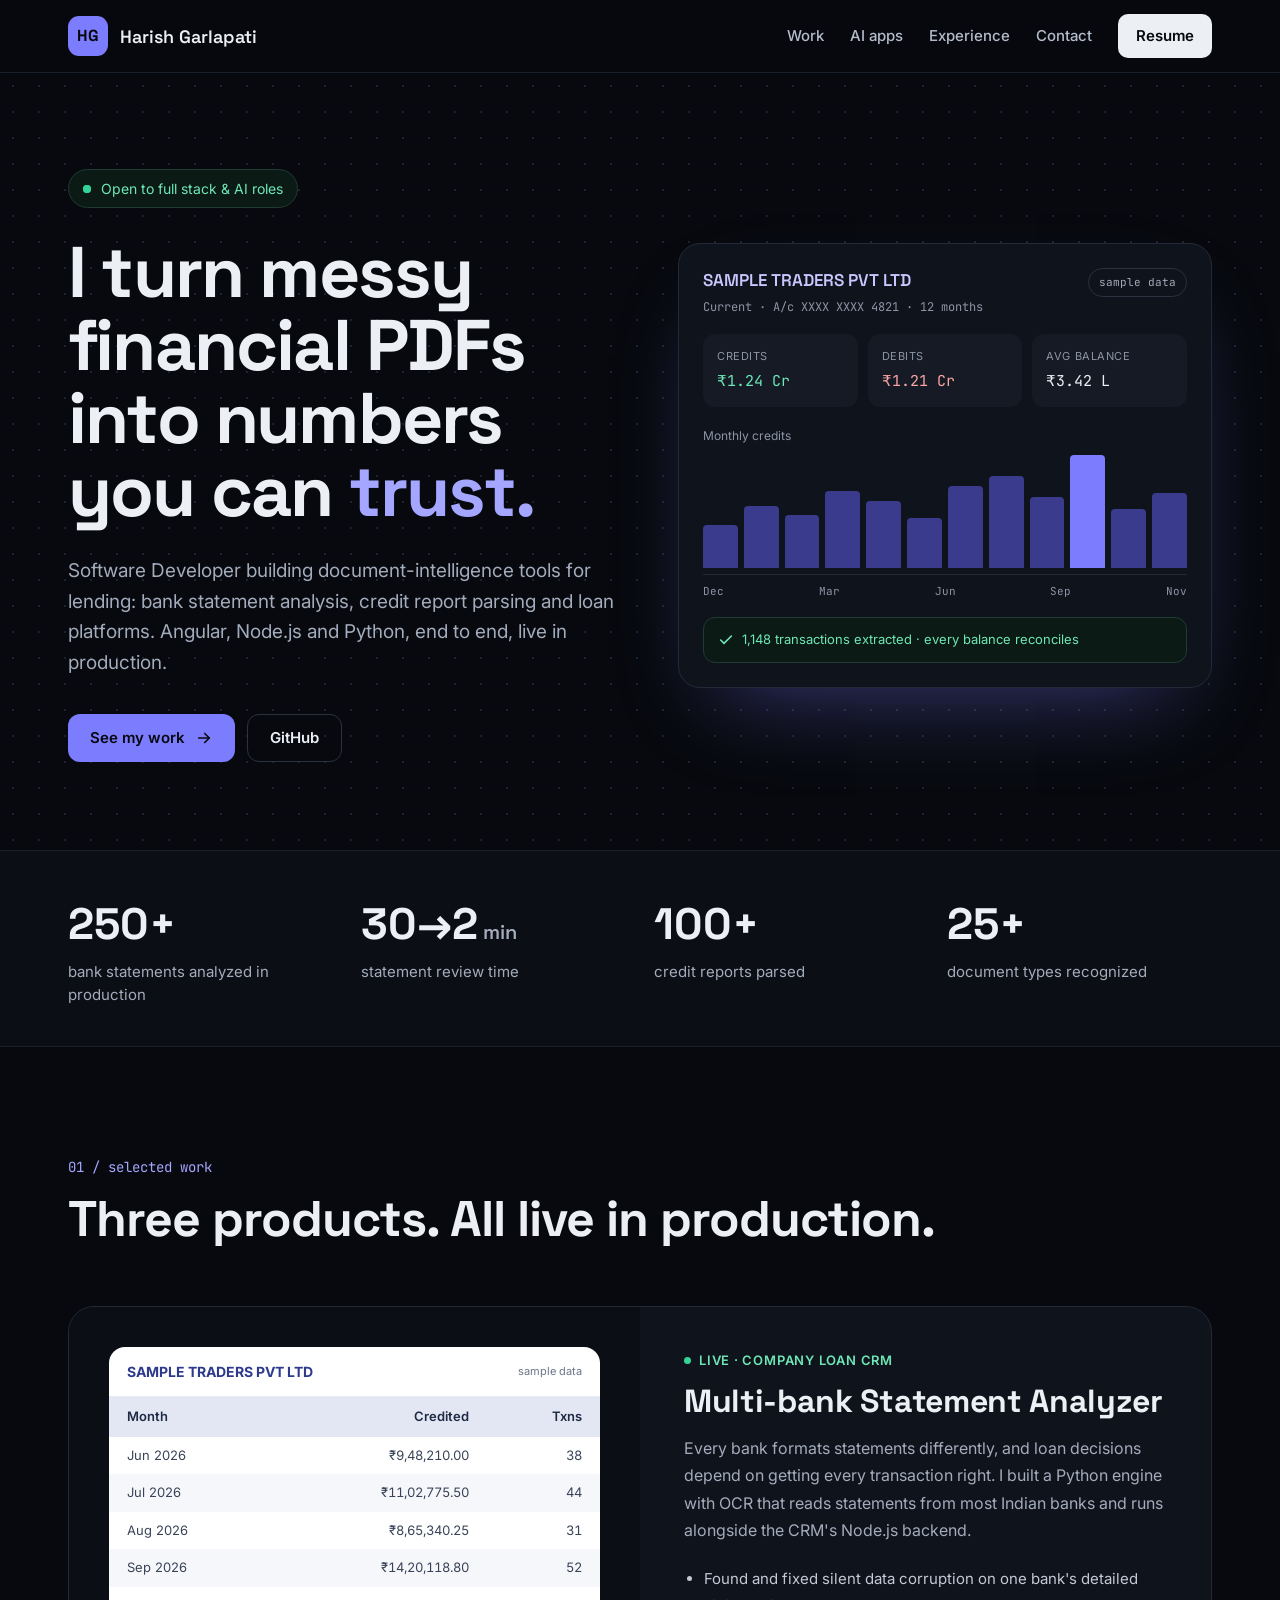
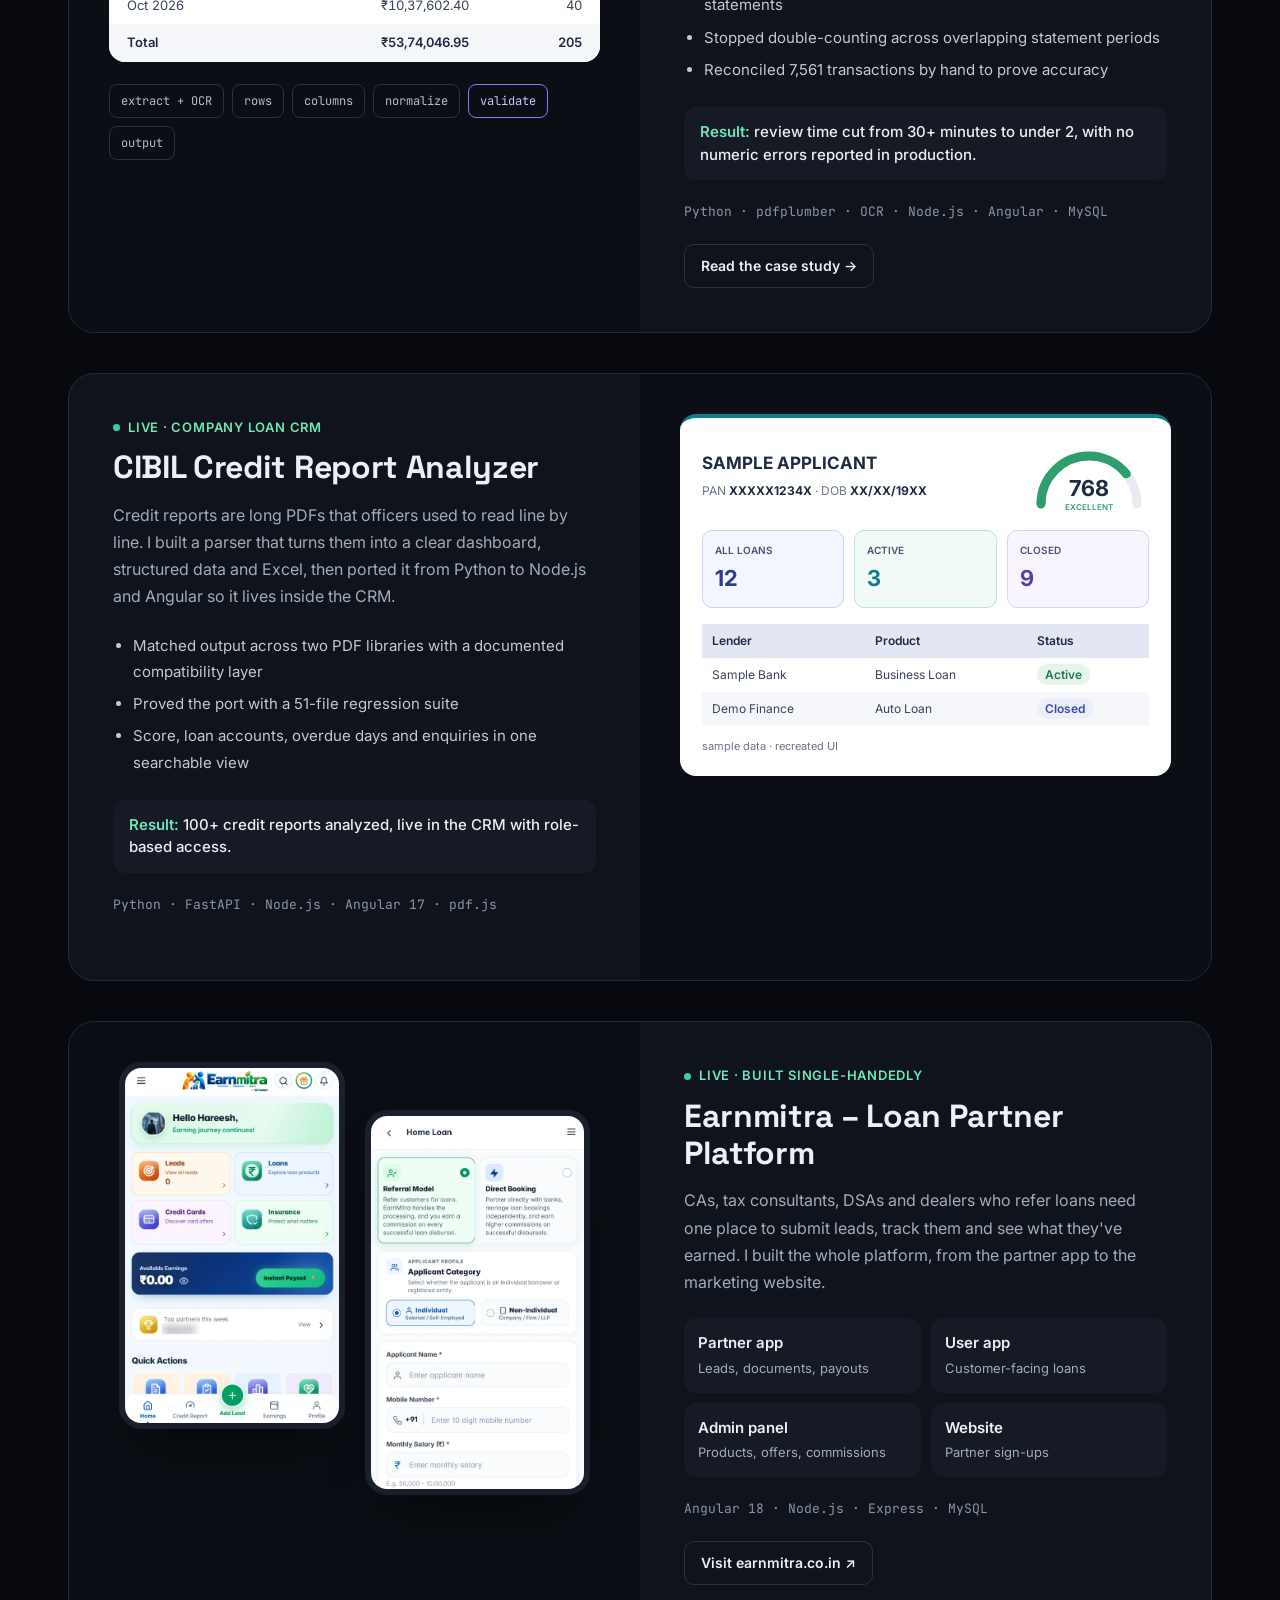
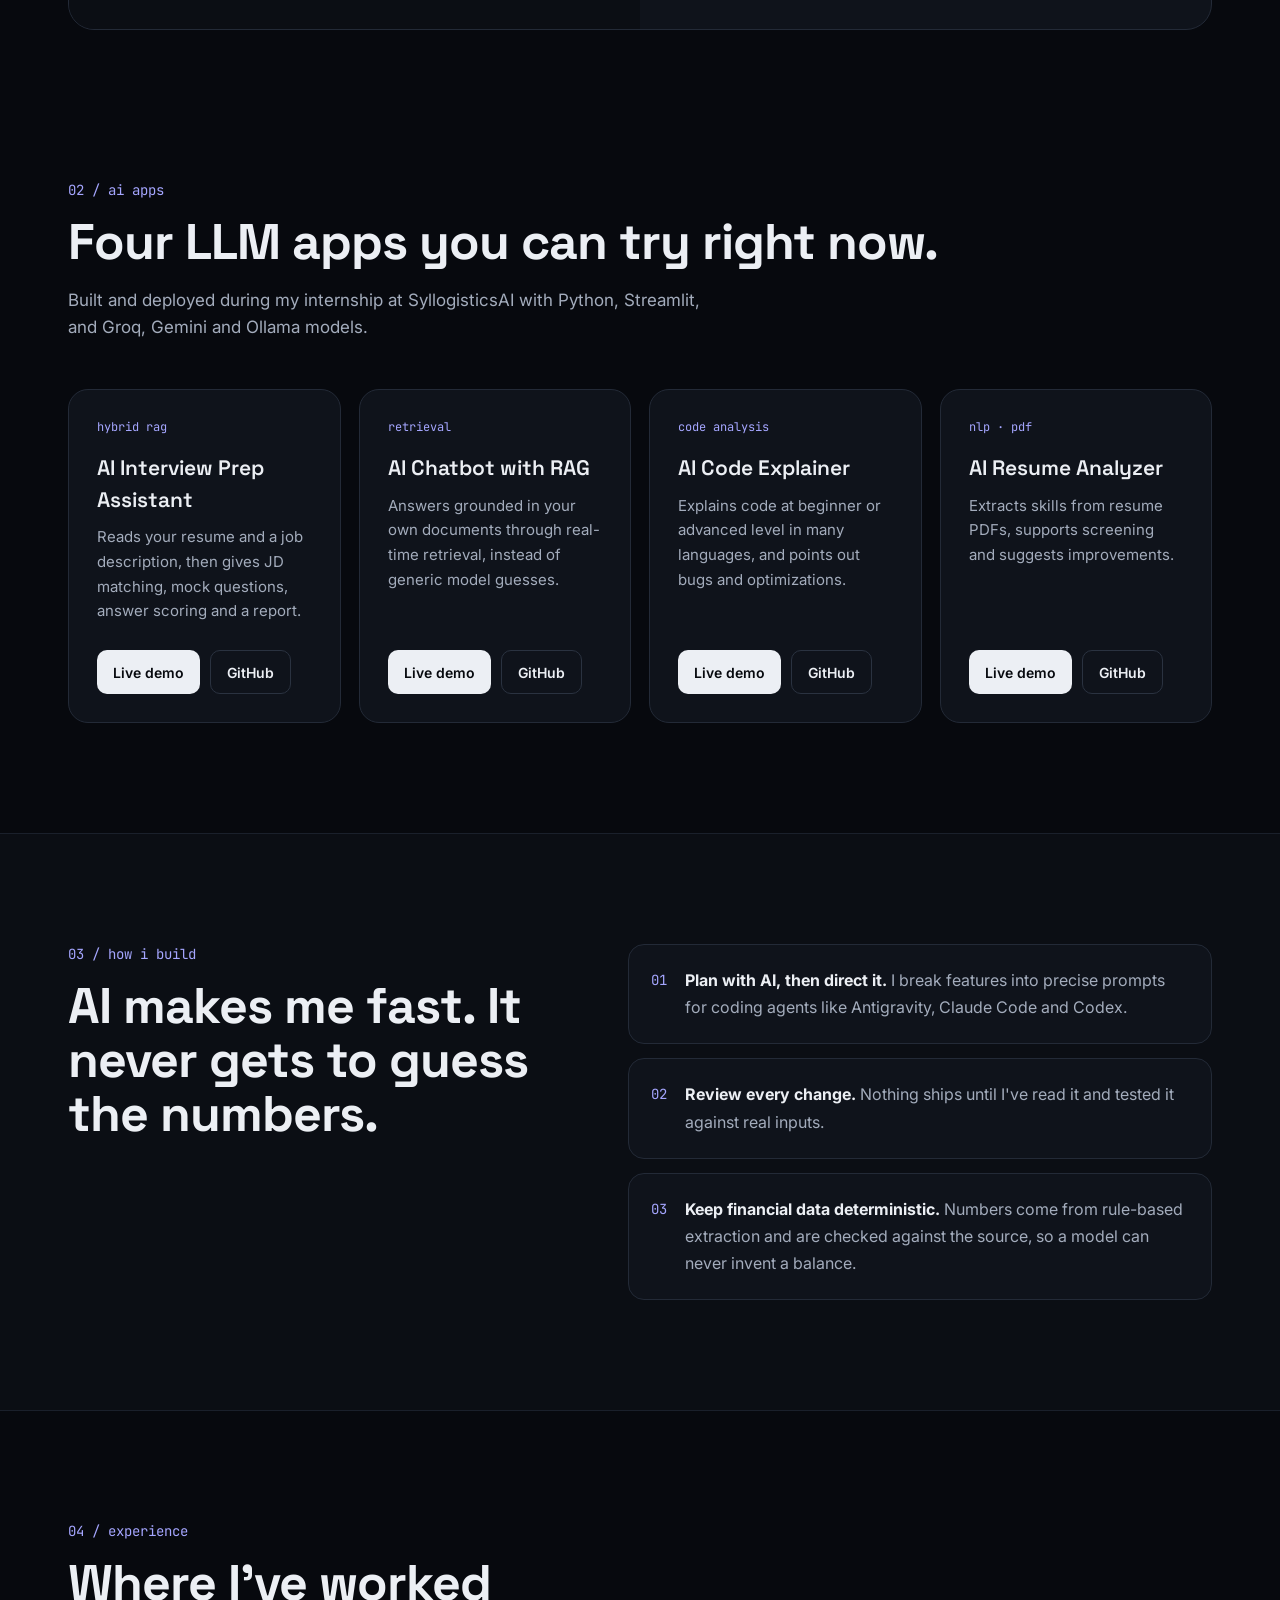
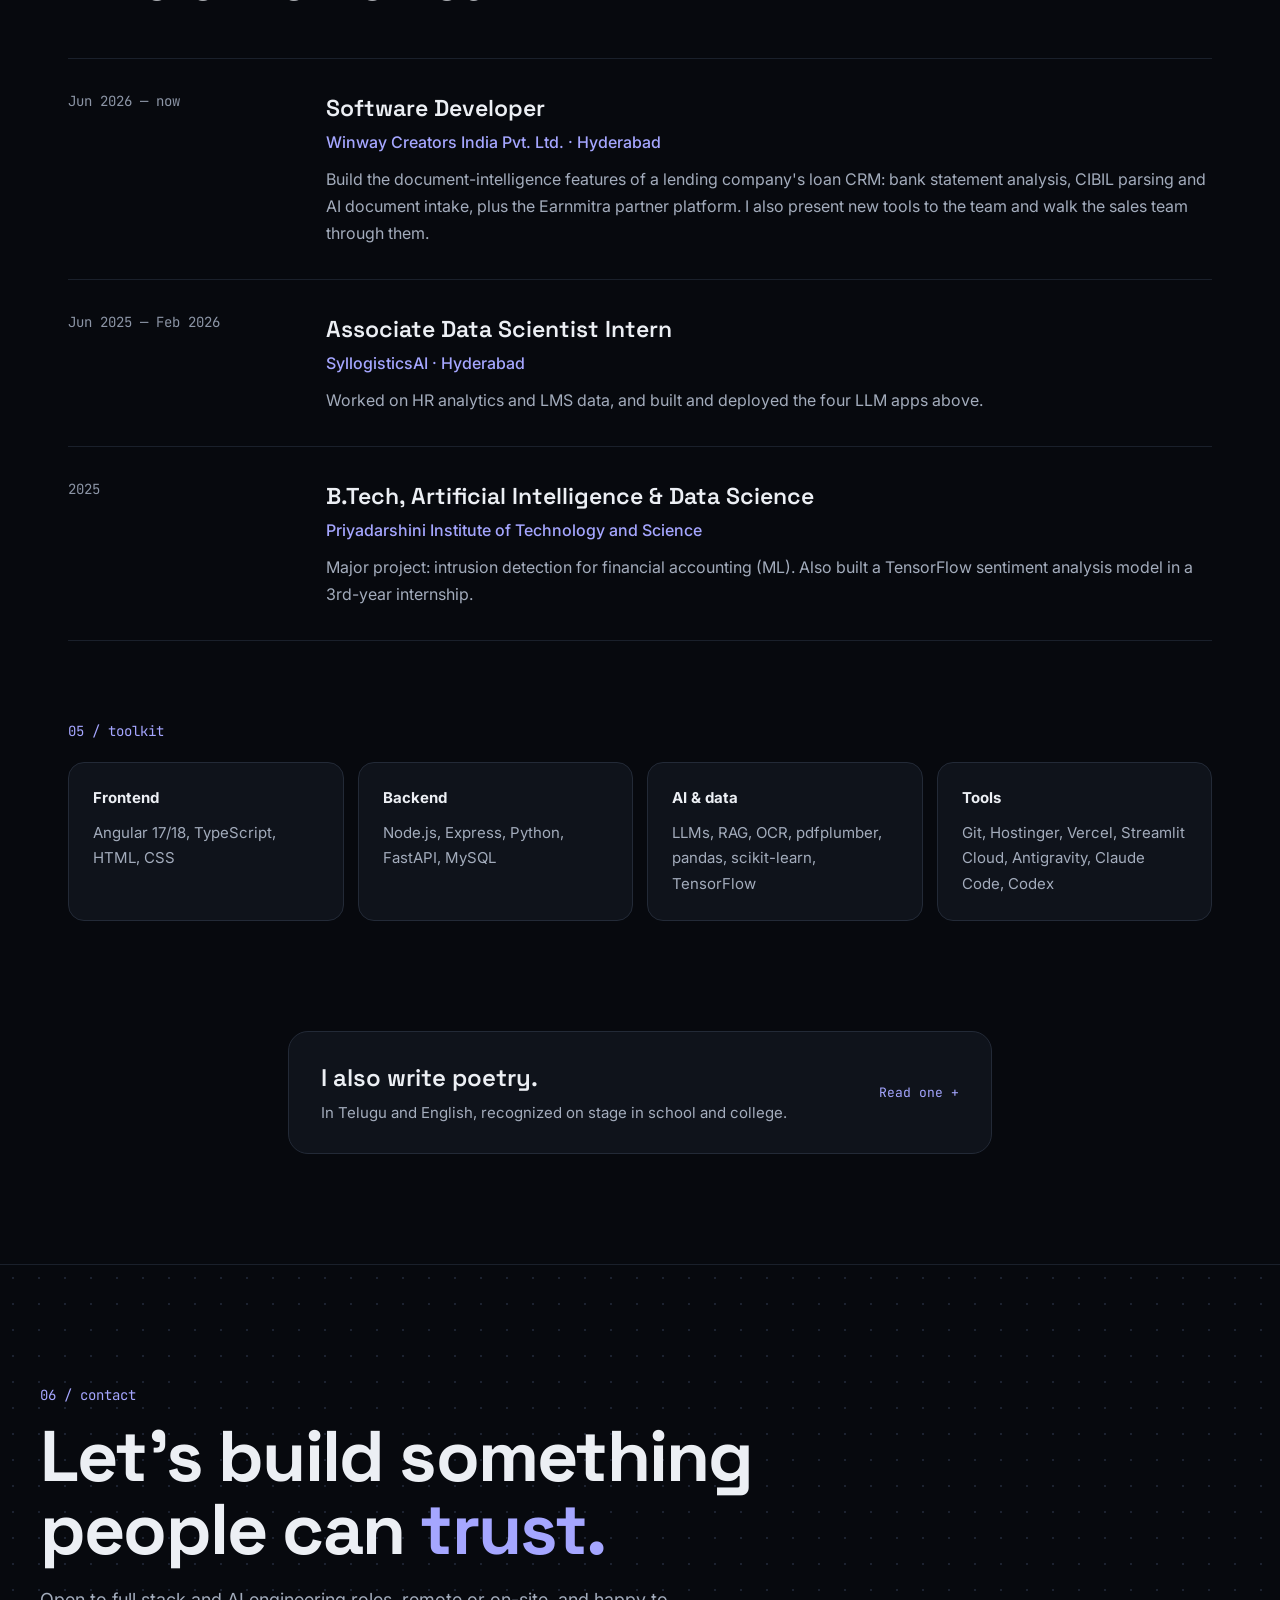
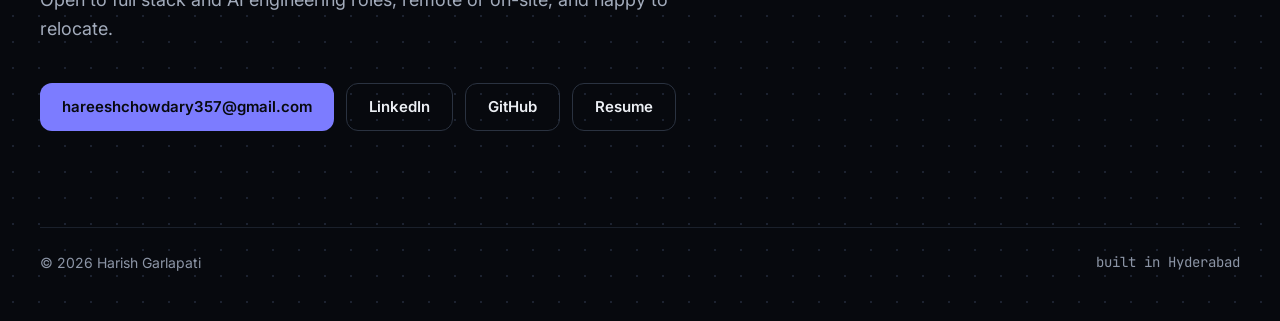
==== index.html @ 42f792cb "Initial commit" ====
<!doctype html>
<html lang="en" class="no-js">
<head>
<meta charset="utf-8">
<meta name="viewport" content="width=device-width, initial-scale=1">
<title>Harish Garlapati – Software Developer, AI &amp; FinTech</title>
<meta name="description" content="Software Developer building document-intelligence tools for lending: bank statement analysis, CIBIL report parsing and loan platforms with Angular, Node.js and Python.">
<meta property="og:title" content="Harish Garlapati – Software Developer, AI &amp; FinTech">
<meta property="og:description" content="I turn messy financial PDFs into numbers you can trust.">
<meta property="og:type" content="website">
<meta name="theme-color" content="#07090E">
<link rel="icon" href="favicon.svg" type="image/svg+xml">
<link rel="preconnect" href="https://fonts.googleapis.com">
<link rel="preconnect" href="https://fonts.gstatic.com" crossorigin>
<link href="https://fonts.googleapis.com/css2?family=Inter:wght@400;500;600&amp;family=Space+Grotesk:wght@500;600;700&amp;family=JetBrains+Mono:wght@400;500&amp;display=swap" rel="stylesheet">
<link rel="stylesheet" href="styles.css">
<script>document.documentElement.className = 'js';</script>
</head>
<body>

<header class="nav">
<div class="wrap nav-inner">
<a class="brand" href="#top" aria-label="Harish Garlapati, home">
<span class="mark" aria-hidden="true">HG</span>
<span class="brand-name">Harish Garlapati</span>
</a>
<nav class="nav-links" aria-label="Main">
<a href="#work">Work</a>
<a class="hide-sm" href="#apps">AI apps</a>
<a class="hide-sm" href="#experience">Experience</a>
<a href="#contact">Contact</a>
<a class="btn btn-light" href="resume.pdf">Resume</a>
</nav>
</div>
</header>

<main id="top">

<section class="dots">
<div class="wrap hero">
<div class="hero-copy reveal">
<div class="badge"><span class="pulse" aria-hidden="true"></span>Open to full stack &amp; AI roles</div>
<h1>I turn messy financial PDFs into numbers you can <span class="hl">trust.</span></h1>
<p class="sub">Software Developer building document-intelligence tools for lending: bank statement analysis, credit report parsing and loan platforms. Angular, Node.js and Python, end to end, live in production.</p>
<div class="cta-row">
<a class="btn btn-primary" href="#work">See my work
<svg width="18" height="18" viewBox="0 0 24 24" fill="none" stroke="currentColor" stroke-width="2.2" stroke-linecap="round" stroke-linejoin="round" aria-hidden="true"><path d="M5 12h14"/><path d="M13 6l6 6-6 6"/></svg>
</a>
<a class="btn btn-ghost" href="https://github.com/Harish-Garlapati" target="_blank" rel="noopener">GitHub</a>
</div>
</div>

<div class="dash reveal" aria-label="Sample bank statement analysis dashboard">
<div class="dash-head">
<div>
<p class="dash-co">SAMPLE TRADERS PVT LTD</p>
<p class="dash-acct">Current · A/c XXXX XXXX 4821 · 12 months</p>
</div>
<span class="chip-sample">sample data</span>
</div>
<div class="kpis">
<div class="kpi"><p class="kpi-l">Credits</p><p class="kpi-v" style="color:var(--green-text)">₹1.24 Cr</p></div>
<div class="kpi"><p class="kpi-l">Debits</p><p class="kpi-v" style="color:var(--red-text)">₹1.21 Cr</p></div>
<div class="kpi"><p class="kpi-l">Avg balance</p><p class="kpi-v">₹3.42 L</p></div>
</div>
<p class="chart-label">Monthly credits</p>
<div class="bars" aria-hidden="true">
<div class="bar" style="--h:38%;transition-delay:0ms"></div>
<div class="bar" style="--h:55%;transition-delay:40ms"></div>
<div class="bar" style="--h:47%;transition-delay:80ms"></div>
<div class="bar" style="--h:68%;transition-delay:120ms"></div>
<div class="bar" style="--h:59%;transition-delay:160ms"></div>
<div class="bar" style="--h:44%;transition-delay:200ms"></div>
<div class="bar" style="--h:72%;transition-delay:240ms"></div>
<div class="bar" style="--h:81%;transition-delay:280ms"></div>
<div class="bar" style="--h:63%;transition-delay:320ms"></div>
<div class="bar peak" style="--h:100%;transition-delay:360ms"></div>
<div class="bar" style="--h:52%;transition-delay:400ms"></div>
<div class="bar" style="--h:66%;transition-delay:440ms"></div>
</div>
<div class="months" aria-hidden="true"><span>Dec</span><span>Mar</span><span>Jun</span><span>Sep</span><span>Nov</span></div>
<div class="ok">
<svg width="16" height="16" viewBox="0 0 24 24" fill="none" stroke="currentColor" stroke-width="2.4" stroke-linecap="round" stroke-linejoin="round" aria-hidden="true"><path d="M20 6L9 17l-5-5"/></svg>
1,148 transactions extracted · every balance reconciles
</div>
</div>
</div>
</section>

<section class="band" aria-label="Highlights">
<div class="wrap stats reveal">
<div><p class="stat-v" data-count="250" data-suffix="+">250+</p><p class="stat-l">bank statements analyzed in production</p></div>
<div><p class="stat-v">30→2<small> min</small></p><p class="stat-l">statement review time</p></div>
<div><p class="stat-v" data-count="100" data-suffix="+">100+</p><p class="stat-l">credit reports parsed</p></div>
<div><p class="stat-v" data-count="25" data-suffix="+">25+</p><p class="stat-l">document types recognized</p></div>
</div>
</section>

<section id="work" class="section">
<div class="wrap">
<div class="reveal">
<p class="eyebrow">01 / selected work</p>
<h2 class="h2">Three products. All live in production.</h2>
</div>

<div class="projects">

<article class="project reveal">
<div class="p-visual">
<div class="ui">
<div class="ui-head"><span class="ui-co">SAMPLE TRADERS PVT LTD</span><span class="ui-note">sample data</span></div>
<div class="ui-scroll">
<table>
<thead><tr><th>Month</th><th class="num">Credited</th><th class="num">Txns</th></tr></thead>
<tbody>
<tr><td>Jun 2026</td><td class="num">₹9,48,210.00</td><td class="num">38</td></tr>
<tr><td>Jul 2026</td><td class="num">₹11,02,775.50</td><td class="num">44</td></tr>
<tr><td>Aug 2026</td><td class="num">₹8,65,340.25</td><td class="num">31</td></tr>
<tr><td>Sep 2026</td><td class="num">₹14,20,118.80</td><td class="num">52</td></tr>
<tr><td>Oct 2026</td><td class="num">₹10,37,602.40</td><td class="num">40</td></tr>
<tr class="total"><td>Total</td><td class="num">₹53,74,046.95</td><td class="num">205</td></tr>
</tbody>
</table>
</div>
</div>
<div class="pipe" aria-label="Parsing pipeline stages">
<span>extract + OCR</span><span>rows</span><span>columns</span><span>normalize</span><span class="on">validate</span><span>output</span>
</div>
</div>
<div class="p-body">
<p class="live"><span class="live-dot" aria-hidden="true"></span>Live · company loan CRM</p>
<h3 class="p-title">Multi-bank Statement Analyzer</h3>
<p class="p-text">Every bank formats statements differently, and loan decisions depend on getting every transaction right. I built a Python engine with OCR that reads statements from most Indian banks and runs alongside the CRM's Node.js backend.</p>
<ul class="p-list">
<li>Found and fixed silent data corruption on one bank's detailed statements</li>
<li>Stopped double-counting across overlapping statement periods</li>
<li>Reconciled 7,561 transactions by hand to prove accuracy</li>
</ul>
<p class="result"><b>Result:</b> review time cut from 30+ minutes to under 2, with no numeric errors reported in production.</p>
<p class="stack">Python · pdfplumber · OCR · Node.js · Angular · MySQL</p>
<div class="p-actions">
<a class="btn btn-ghost btn-sm" href="statement-analyzer.html">Read the case study →</a>
</div>
</div>
</article>

<article class="project rev reveal">
<div class="p-body">
<p class="live"><span class="live-dot" aria-hidden="true"></span>Live · company loan CRM</p>
<h3 class="p-title">CIBIL Credit Report Analyzer</h3>
<p class="p-text">Credit reports are long PDFs that officers used to read line by line. I built a parser that turns them into a clear dashboard, structured data and Excel, then ported it from Python to Node.js and Angular so it lives inside the CRM.</p>
<ul class="p-list">
<li>Matched output across two PDF libraries with a documented compatibility layer</li>
<li>Proved the port with a 51-file regression suite</li>
<li>Score, loan accounts, overdue days and enquiries in one searchable view</li>
</ul>
<p class="result"><b>Result:</b> 100+ credit reports analyzed, live in the CRM with role-based access.</p>
<p class="stack">Python · FastAPI · Node.js · Angular 17 · pdf.js</p>
</div>
<div class="p-visual">
<div class="ui cibil">
<div class="cibil-top">
<div>
<p class="cibil-name">SAMPLE APPLICANT</p>
<p class="cibil-meta">PAN <strong>XXXXX1234X</strong> · DOB <strong>XX/XX/19XX</strong></p>
</div>
<svg width="120" height="72" viewBox="0 0 120 72" role="img" aria-label="Sample CIBIL score 768, excellent">
<path d="M12 64 A48 48 0 0 1 108 64" fill="none" stroke="#E8EBF2" stroke-width="9" stroke-linecap="round"/>
<path class="gauge-arc" d="M12 64 A48 48 0 0 1 108 64" fill="none" stroke="#2F9E6E" stroke-width="9" stroke-linecap="round"/>
<text x="60" y="56" text-anchor="middle" font-family="Inter, sans-serif" font-size="22" font-weight="700" fill="#1F2A44">768</text>
<text x="60" y="70" text-anchor="middle" font-family="Inter, sans-serif" font-size="8" font-weight="600" fill="#2F9E6E">EXCELLENT</text>
</svg>
</div>
<div class="tiles">
<div class="tile t1"><p>ALL LOANS</p><b>12</b></div>
<div class="tile t2"><p>ACTIVE</p><b>3</b></div>
<div class="tile t3"><p>CLOSED</p><b>9</b></div>
</div>
<div class="ui-scroll">
<table>
<thead><tr><th>Lender</th><th>Product</th><th>Status</th></tr></thead>
<tbody>
<tr><td>Sample Bank</td><td>Business Loan</td><td><span class="pill active">Active</span></td></tr>
<tr><td>Demo Finance</td><td>Auto Loan</td><td><span class="pill closed">Closed</span></td></tr>
</tbody>
</table>
</div>
<p class="ui-note" style="margin:12px 0 0">sample data · recreated UI</p>
</div>
</div>
</article>

<article class="project reveal">
<div class="p-visual phones">
<img src="assets/earnmitra-home.webp" width="540" height="896" loading="lazy" alt="Earnmitra partner app home screen with leads, loans, credit cards, insurance and earnings">
<img src="assets/earnmitra-form.webp" width="517" height="902" loading="lazy" alt="Earnmitra home loan lead form with referral and direct booking options">
</div>
<div class="p-body">
<p class="live"><span class="live-dot" aria-hidden="true"></span>Live · built single-handedly</p>
<h3 class="p-title">Earnmitra – Loan Partner Platform</h3>
<p class="p-text">CAs, tax consultants, DSAs and dealers who refer loans need one place to submit leads, track them and see what they've earned. I built the whole platform, from the partner app to the marketing website.</p>
<div class="parts">
<div class="part"><b>Partner app</b><span>Leads, documents, payouts</span></div>
<div class="part"><b>User app</b><span>Customer-facing loans</span></div>
<div class="part"><b>Admin panel</b><span>Products, offers, commissions</span></div>
<div class="part"><b>Website</b><span>Partner sign-ups</span></div>
</div>
<p class="stack">Angular 18 · Node.js · Express · MySQL</p>
<div class="p-actions">
<a class="btn btn-ghost btn-sm" href="https://www.earnmitra.co.in/home" target="_blank" rel="noopener">Visit earnmitra.co.in ↗</a>
</div>
</div>
</article>

</div>
</div>
</section>

<section id="apps" class="section" style="padding-top:40px">
<div class="wrap">
<div class="reveal">
<p class="eyebrow">02 / ai apps</p>
<h2 class="h2">Four LLM apps you can try right now.</h2>
<p class="lead">Built and deployed during my internship at SyllogisticsAI with Python, Streamlit, and Groq, Gemini and Ollama models.</p>
</div>
<div class="apps">
<div class="app reveal">
<p class="app-tag">hybrid rag</p>
<h3>AI Interview Prep Assistant</h3>
<p class="d">Reads your resume and a job description, then gives JD matching, mock questions, answer scoring and a report.</p>
<div class="app-actions">
<a class="btn btn-light btn-sm" href="https://aiinterviewprep-harish.streamlit.app/" target="_blank" rel="noopener">Live demo</a>
<a class="btn btn-ghost btn-sm" href="https://github.com/Harish-Garlapati/AI_Interview_Prep" target="_blank" rel="noopener">GitHub</a>
</div>
</div>
<div class="app reveal">
<p class="app-tag">retrieval</p>
<h3>AI Chatbot with RAG</h3>
<p class="d">Answers grounded in your own documents through real-time retrieval, instead of generic model guesses.</p>
<div class="app-actions">
<a class="btn btn-light btn-sm" href="https://ai-chatbot-harish.streamlit.app/" target="_blank" rel="noopener">Live demo</a>
<a class="btn btn-ghost btn-sm" href="https://github.com/Harish-Garlapati/AI_Chatbot" target="_blank" rel="noopener">GitHub</a>
</div>
</div>
<div class="app reveal">
<p class="app-tag">code analysis</p>
<h3>AI Code Explainer</h3>
<p class="d">Explains code at beginner or advanced level in many languages, and points out bugs and optimizations.</p>
<div class="app-actions">
<a class="btn btn-light btn-sm" href="https://aicode-explainer-harish.streamlit.app/" target="_blank" rel="noopener">Live demo</a>
<a class="btn btn-ghost btn-sm" href="https://github.com/Harish-Garlapati/AI_Code_Explainer" target="_blank" rel="noopener">GitHub</a>
</div>
</div>
<div class="app reveal">
<p class="app-tag">nlp · pdf</p>
<h3>AI Resume Analyzer</h3>
<p class="d">Extracts skills from resume PDFs, supports screening and suggests improvements.</p>
<div class="app-actions">
<a class="btn btn-light btn-sm" href="https://resume-analyzer-harish.streamlit.app/" target="_blank" rel="noopener">Live demo</a>
<a class="btn btn-ghost btn-sm" href="https://github.com/Harish-Garlapati/Resume_Analyzer" target="_blank" rel="noopener">GitHub</a>
</div>
</div>
</div>
</div>
</section>

<section class="band section">
<div class="wrap how">
<div class="reveal">
<p class="eyebrow">03 / how i build</p>
<h2 class="h2">AI makes me fast. It never gets to guess the numbers.</h2>
</div>
<div class="how-list">
<div class="how-item reveal"><span>01</span><p><strong>Plan with AI, then direct it.</strong> I break features into precise prompts for coding agents like Antigravity, Claude Code and Codex.</p></div>
<div class="how-item reveal"><span>02</span><p><strong>Review every change.</strong> Nothing ships until I've read it and tested it against real inputs.</p></div>
<div class="how-item reveal"><span>03</span><p><strong>Keep financial data deterministic.</strong> Numbers come from rule-based extraction and are checked against the source, so a model can never invent a balance.</p></div>
</div>
</div>
</section>

<section id="experience" class="section">
<div class="wrap">
<div class="reveal">
<p class="eyebrow">04 / experience</p>
<h2 class="h2">Where I've worked</h2>
</div>
<div class="jobs">
<div class="job reveal">
<p class="job-when">Jun 2026 — now</p>
<div class="job-body">
<h3>Software Developer</h3>
<p class="job-org">Winway Creators India Pvt. Ltd. · Hyderabad</p>
<p class="job-text">Build the document-intelligence features of a lending company's loan CRM: bank statement analysis, CIBIL parsing and AI document intake, plus the Earnmitra partner platform. I also present new tools to the team and walk the sales team through them.</p>
</div>
</div>
<div class="job reveal">
<p class="job-when">Jun 2025 — Feb 2026</p>
<div class="job-body">
<h3>Associate Data Scientist Intern</h3>
<p class="job-org">SyllogisticsAI · Hyderabad</p>
<p class="job-text">Worked on HR analytics and LMS data, and built and deployed the four LLM apps above.</p>
</div>
</div>
<div class="job reveal">
<p class="job-when">2025</p>
<div class="job-body">
<h3>B.Tech, Artificial Intelligence &amp; Data Science</h3>
<p class="job-org">Priyadarshini Institute of Technology and Science</p>
<p class="job-text">Major project: intrusion detection for financial accounting (ML). Also built a TensorFlow sentiment analysis model in a 3rd-year internship.</p>
</div>
</div>
</div>

<p class="eyebrow reveal" style="margin-top:80px">05 / toolkit</p>
<div class="kit reveal">
<div><b>Frontend</b><p>Angular 17/18, TypeScript, HTML, CSS</p></div>
<div><b>Backend</b><p>Node.js, Express, Python, FastAPI, MySQL</p></div>
<div><b>AI &amp; data</b><p>LLMs, RAG, OCR, pdfplumber, pandas, scikit-learn, TensorFlow</p></div>
<div><b>Tools</b><p>Git, Hostinger, Vercel, Streamlit Cloud, Antigravity, Claude Code, Codex</p></div>
</div>
</div>
</section>

<section class="section" style="padding-top:0" aria-label="Poetry">
<div class="wrap poem reveal">
<details>
<summary>
<div>
<h2>I also write poetry.</h2>
<p>In Telugu and English, recognized on stage in school and college.</p>
</div>
<span class="toggle"><span class="o">Read one +</span><span class="c">Close −</span></span>
</summary>
<p class="poem-text">My mind is a warehouse of letters and conversations.
Conversations where I spoke and you listen me in silence,
to the letters I have never sent to you;
the emotions that were crafted into thoughts,
the words that were born in my mind
but my mouth forgot the language to deliver the letters,
that will be treasured in a chest inside the dungeons of my mind.

To the unsent letter you never received,
To the feelings left unspoken in silence,
The words that lingered on the tip of my tongue but remained unsaid,
To the sentiments buried deep within my heart,
locked away, hidden from sight but never forgotten.</p>
<p class="poem-by">— Harish Garlapati</p>
</details>
</div>
</section>

</main>

<footer id="contact" class="dots" style="border-top:1px solid var(--line)">
<div class="wrap contact">
<div class="reveal">
<p class="eyebrow">06 / contact</p>
<h2>Let's build something people can <span class="hl">trust.</span></h2>
<p class="lead">Open to full stack and AI engineering roles, remote or on-site, and happy to relocate.</p>
<div class="cta-row">
<a class="btn btn-primary" href="mailto:hareeshchowdary357@gmail.com">hareeshchowdary357@gmail.com</a>
<a class="btn btn-ghost" href="https://linkedin.com/in/hareesh-chowdary" target="_blank" rel="noopener">LinkedIn</a>
<a class="btn btn-ghost" href="https://github.com/Harish-Garlapati" target="_blank" rel="noopener">GitHub</a>
<a class="btn btn-ghost" href="resume.pdf">Resume</a>
</div>
</div>
<div class="foot">
<span>© 2026 Harish Garlapati</span>
<span class="m">built in Hyderabad</span>
</div>
</div>
</footer>

<script src="script.js"></script>
</body>
</html>
---- styles.css ----
:root {
  --bg: #07090E;
  --bg-2: #0B0E14;
  --surface: #0F131B;
  --surface-2: #151A24;
  --line: #1A202B;
  --line-2: #232A37;
  --line-3: #2A3240;
  --text: #ECEFF4;
  --muted: #A3ACBC;
  --subtle: #8C95A6;
  --accent: #7C7CFF;
  --accent-soft: #A5A6FF;
  --accent-dim: #3A3B8C;
  --green: #34D399;
  --green-text: #6EE7B7;
  --red-text: #FCA5A5;
  --display: 'Space Grotesk', system-ui, sans-serif;
  --body: 'Inter', system-ui, sans-serif;
  --mono: 'JetBrains Mono', ui-monospace, monospace;
  --max: 1200px;
}

* { box-sizing: border-box; }
html { scroll-behavior: smooth; scroll-padding-top: 80px; }
body {
  margin: 0;
  background: var(--bg);
  color: var(--text);
  font-family: var(--body);
  -webkit-font-smoothing: antialiased;
  line-height: 1.5;
}
img { max-width: 100%; display: block; }
a { color: var(--accent-soft); }
a:hover { color: #C7C8FF; }
:focus-visible { outline: 2px solid var(--accent-soft); outline-offset: 3px; border-radius: 6px; }

.wrap { max-width: var(--max); margin: 0 auto; padding: 0 28px; }
.dots {
  background-color: var(--bg);
  background-image: radial-gradient(#1C2230 1px, transparent 1px);
  background-size: 26px 26px;
}
.band { background: var(--bg-2); border-top: 1px solid var(--line); border-bottom: 1px solid var(--line); }

/* Nav */
.nav {
  position: sticky; top: 0; z-index: 50;
  background: rgba(7, 9, 14, 0.82);
  backdrop-filter: blur(12px);
  -webkit-backdrop-filter: blur(12px);
  border-bottom: 1px solid var(--line);
}
.nav-inner { display: flex; flex-wrap: wrap; align-items: center; justify-content: space-between; gap: 14px; padding-top: 14px; padding-bottom: 14px; }
.brand { display: flex; align-items: center; gap: 12px; color: var(--text); text-decoration: none; }
.brand:hover { color: var(--text); }
.mark {
  display: inline-flex; align-items: center; justify-content: center;
  width: 40px; height: 40px; border-radius: 11px;
  background: var(--accent); color: var(--bg);
  font-family: var(--display); font-weight: 700; font-size: 16px;
}
.brand-name { font-family: var(--display); font-weight: 600; font-size: 18px; }
.nav-links { display: flex; flex-wrap: wrap; align-items: center; gap: 8px 26px; font-size: 15px; font-weight: 500; }
.nav-links a { color: #B4BCCB; text-decoration: none; transition: color .2s; }
.nav-links a:hover { color: var(--text); }

/* Buttons */
.btn {
  display: inline-flex; align-items: center; gap: 10px;
  min-height: 48px; padding: 0 22px; border-radius: 12px;
  font-weight: 600; font-size: 15px; text-decoration: none;
  transition: transform .2s ease, background-color .2s ease, border-color .2s ease, color .2s ease;
}
.btn:hover { transform: translateY(-2px); }
.btn-primary { background: var(--accent); color: var(--bg); }
.btn-primary:hover { background: #9495FF; color: var(--bg); }
.btn-light { background: var(--text); color: var(--bg); }
.btn-light:hover { background: #FFFFFF; color: var(--bg); }
.btn-ghost { border: 1px solid var(--line-3); color: var(--text); }
.btn-ghost:hover { border-color: var(--accent-soft); color: var(--text); }
.btn-sm { min-height: 44px; padding: 0 16px; font-size: 14px; border-radius: 10px; }
.nav-links .btn-light { color: var(--bg); min-height: 44px; padding: 0 18px; border-radius: 10px; }

/* Type */
.eyebrow { margin: 0 0 14px; font-family: var(--mono); font-size: 14px; color: var(--accent-soft); }
.h2 { margin: 0 0 18px; font-family: var(--display); font-size: clamp(32px, 4.2vw, 50px); font-weight: 700; letter-spacing: -0.02em; line-height: 1.08; }
.lead { margin: 0; font-size: 17px; color: var(--muted); max-width: 640px; line-height: 1.6; }
.section { padding: 110px 0; }

/* Hero */
.hero { display: flex; flex-wrap: wrap; align-items: center; gap: 56px; padding-top: 96px; padding-bottom: 88px; }
.hero-copy { flex: 1 1 480px; min-width: 0; }
.badge {
  display: inline-flex; align-items: center; gap: 10px;
  padding: 8px 14px; border-radius: 999px;
  border: 1px solid #1F3B32; background: #0B1A15;
  font-size: 14px; color: var(--green-text); margin-bottom: 28px;
}
.pulse { position: relative; width: 8px; height: 8px; border-radius: 999px; background: var(--green); }
.pulse::after {
  content: ""; position: absolute; inset: 0; border-radius: 999px; background: var(--green);
  animation: pulse 2s ease-out infinite;
}
@keyframes pulse { from { transform: scale(1); opacity: .7; } to { transform: scale(3); opacity: 0; } }
.hero h1 {
  margin: 0; font-family: var(--display); font-weight: 700;
  font-size: clamp(40px, 5.6vw, 72px); line-height: 1.02; letter-spacing: -0.025em;
}
.hl { color: var(--accent-soft); }
.hero p.sub { margin: 28px 0 0; font-size: 19px; line-height: 1.6; color: var(--muted); max-width: 560px; }
.cta-row { display: flex; flex-wrap: wrap; gap: 12px; margin-top: 36px; }

.dash {
  flex: 1 1 460px; min-width: 0;
  background: var(--surface); border: 1px solid var(--line-2); border-radius: 22px; padding: 24px;
  box-shadow: 0 40px 90px -40px rgba(124, 124, 255, 0.45);
}
.dash-head { display: flex; flex-wrap: wrap; align-items: flex-start; justify-content: space-between; gap: 10px; margin-bottom: 18px; }
.dash-co { margin: 0; font-family: var(--display); font-weight: 600; font-size: 17px; color: #C7C8FF; }
.dash-acct { margin: 4px 0 0; font-family: var(--mono); font-size: 12px; color: var(--subtle); }
.chip-sample { font-family: var(--mono); font-size: 11px; padding: 5px 10px; border-radius: 999px; border: 1px solid var(--line-3); color: var(--muted); white-space: nowrap; }
.kpis { display: grid; grid-template-columns: repeat(3, minmax(0, 1fr)); gap: 10px; margin-bottom: 20px; }
.kpi { background: var(--surface-2); border-radius: 12px; padding: 14px; }
.kpi-l { margin: 0; font-size: 11px; color: var(--subtle); text-transform: uppercase; letter-spacing: 0.05em; }
.kpi-v { margin: 6px 0 0; font-family: var(--mono); font-size: 15px; }
.chart-label { margin: 0 0 10px; font-size: 12px; color: var(--subtle); }
.bars { display: flex; align-items: flex-end; gap: 6px; height: 120px; padding-bottom: 6px; border-bottom: 1px solid var(--line-2); }
.bar { flex: 1; height: var(--h); background: var(--accent-dim); border-radius: 4px 4px 0 0; transform-origin: bottom; transition: background-color .2s; }
.bar.peak { background: var(--accent); }
.bar:hover { background: var(--accent-soft); }
.js .bars .bar { transform: scaleY(0); }
.js .bars.grow .bar { transform: scaleY(1); transition: transform .9s cubic-bezier(.2, .8, .2, 1), background-color .2s; }
.months { display: flex; justify-content: space-between; margin-top: 8px; font-family: var(--mono); font-size: 11px; color: var(--subtle); }
.ok {
  display: flex; align-items: center; gap: 8px; margin-top: 18px; padding: 12px 14px; border-radius: 12px;
  background: #0B1A15; border: 1px solid #1F3B32; font-size: 13px; color: var(--green-text);
}

/* Stats */
.stats { display: grid; grid-template-columns: repeat(auto-fit, minmax(200px, 1fr)); gap: 28px; padding-top: 40px; padding-bottom: 40px; }
.stat-v { margin: 0; font-family: var(--display); font-size: 44px; font-weight: 700; }
.stat-v small { font-size: 20px; color: var(--muted); font-weight: 600; }
.stat-l { margin: 4px 0 0; font-size: 15px; color: var(--muted); }

/* Projects */
.projects { display: flex; flex-direction: column; gap: 40px; margin-top: 60px; }
.project {
  background: var(--surface); border: 1px solid var(--line-2); border-radius: 26px; overflow: hidden;
  display: flex; flex-wrap: wrap;
  transition: border-color .3s ease, transform .3s ease;
}
.project:hover { border-color: #343C78; }
.project.rev { flex-wrap: wrap-reverse; }
.p-visual { flex: 1 1 460px; min-width: 0; padding: 40px; background: var(--bg-2); }
.p-body { flex: 1 1 460px; min-width: 0; padding: 44px; display: flex; flex-direction: column; }
.live {
  margin: 0 0 12px; display: inline-flex; align-items: center; gap: 8px;
  font-size: 13px; font-weight: 600; color: var(--green-text); text-transform: uppercase; letter-spacing: 0.06em;
}
.live-dot { width: 7px; height: 7px; border-radius: 999px; background: var(--green); }
.p-title { margin: 0 0 16px; font-family: var(--display); font-size: 32px; font-weight: 700; letter-spacing: -0.01em; line-height: 1.15; }
.p-text { margin: 0 0 22px; font-size: 16px; line-height: 1.7; color: var(--muted); }
.p-list { margin: 0 0 24px; padding-left: 20px; font-size: 15px; line-height: 1.75; color: #C3CAD6; }
.p-list li + li { margin-top: 6px; }
.result {
  margin: 0 0 22px; padding: 14px 16px; border-radius: 12px; background: var(--surface-2);
  font-size: 15px; font-weight: 500; color: var(--text); line-height: 1.5;
}
.result b { color: var(--green-text); font-weight: 600; }
.stack { margin: 0 0 22px; font-family: var(--mono); font-size: 13px; color: var(--subtle); }
.p-actions { display: flex; flex-wrap: wrap; gap: 10px; margin-top: auto; }

/* Recreated light UIs */
.ui { background: #FFFFFF; border-radius: 16px; overflow: hidden; color: #1F2A44; }
.ui-head { display: flex; justify-content: space-between; align-items: center; gap: 10px; padding: 14px 18px; border-bottom: 1px solid #E8EBF2; }
.ui-co { font-weight: 700; color: #2E3A8C; font-size: 14px; }
.ui-note { font-size: 11px; color: #6B7488; }
.ui-scroll { overflow-x: auto; }
.ui table { width: 100%; border-collapse: collapse; font-size: 13px; }
.ui th { background: #E3E7F3; padding: 10px 18px; font-weight: 600; text-align: left; }
.ui td { padding: 9px 18px; color: #3A4458; }
.ui tbody tr:nth-child(even) td { background: #F6F7FB; }
.ui .num { text-align: right; font-variant-numeric: tabular-nums; }
.ui tr.total td { background: #E3E7F3; font-weight: 600; color: #1F2A44; }
.pipe { display: flex; flex-wrap: wrap; gap: 8px; margin-top: 22px; font-family: var(--mono); font-size: 12px; color: #B4BCCB; }
.pipe span { padding: 7px 11px; border: 1px solid var(--line-3); border-radius: 8px; }
.pipe span.on { border-color: var(--accent); color: #C7C8FF; }

.cibil { padding: 22px; border-top: 4px solid #0E7C86; }
.cibil-top { display: flex; flex-wrap: wrap; justify-content: space-between; align-items: center; gap: 16px; }
.cibil-name { margin: 0; font-weight: 700; font-size: 17px; }
.cibil-meta { margin: 6px 0 0; font-size: 12px; color: #6B7488; }
.cibil-meta strong { color: #1F2A44; }
.tiles { display: grid; grid-template-columns: repeat(3, minmax(0, 1fr)); gap: 10px; margin-top: 18px; }
.tile { padding: 12px; border-radius: 10px; border: 1px solid; }
.tile p { margin: 0; font-size: 10px; font-weight: 600; color: #4A5470; }
.tile b { display: block; margin-top: 4px; font-size: 22px; }
.t1 { border-color: #C9D3F5; background: #F3F6FE; } .t1 b { color: #2E3A8C; }
.t2 { border-color: #BFE3DD; background: #F2FAF8; } .t2 b { color: #0E7C86; }
.t3 { border-color: #DCD3F2; background: #F8F5FE; } .t3 b { color: #5B3FA8; }
.cibil table { margin-top: 16px; font-size: 12px; }
.cibil th, .cibil td { padding: 8px 10px; }
.pill { padding: 3px 8px; border-radius: 999px; font-weight: 600; }
.pill.active { background: #E6F4EE; color: #1F7A52; }
.pill.closed { background: #ECEEFB; color: #3E4AA8; }
.gauge-arc { stroke-dasharray: 151; stroke-dashoffset: 151; }
.js .in .gauge-arc, .no-js .gauge-arc { stroke-dashoffset: 33; transition: stroke-dashoffset 1.4s cubic-bezier(.2, .8, .2, 1) .2s; }

.phones { display: flex; justify-content: center; align-items: flex-start; gap: 20px; }
.phones img { width: 46%; max-width: 230px; height: auto; border-radius: 22px; border: 6px solid var(--line); box-shadow: 0 30px 60px -30px rgba(0,0,0,.8); transition: transform .4s ease; }
.phones img:nth-child(2) { margin-top: 48px; }
.project:hover .phones img:first-child { transform: translateY(-6px) rotate(-1deg); }
.project:hover .phones img:nth-child(2) { transform: translateY(-6px) rotate(1deg); }
.parts { display: grid; grid-template-columns: repeat(2, minmax(0, 1fr)); gap: 10px; margin-bottom: 22px; }
.part { padding: 14px; border-radius: 12px; background: var(--surface-2); }
.part b { display: block; font-weight: 600; font-size: 15px; }
.part span { font-size: 13px; color: var(--muted); }

/* Apps */
.apps { display: grid; grid-template-columns: repeat(auto-fit, minmax(260px, 1fr)); gap: 18px; margin-top: 48px; }
.app {
  position: relative; background: var(--surface); border: 1px solid var(--line-2); border-radius: 20px; padding: 28px;
  display: flex; flex-direction: column;
  transition: transform .3s ease, border-color .3s ease;
}
.app:hover { transform: translateY(-4px); border-color: #343C78; }
.app-tag { margin: 0 0 16px; font-family: var(--mono); font-size: 12px; color: var(--accent-soft); }
.app h3 { margin: 0 0 10px; font-family: var(--display); font-size: 21px; font-weight: 600; }
.app p.d { margin: 0 0 26px; font-size: 15px; line-height: 1.65; color: var(--muted); flex: 1; }
.app-actions { display: flex; gap: 10px; }

/* How I build */
.how { display: flex; flex-wrap: wrap; gap: 56px; }
.how > div { flex: 1 1 380px; min-width: 0; }
.how-list { flex: 1 1 460px !important; display: flex; flex-direction: column; gap: 14px; }
.how-item { display: flex; gap: 18px; padding: 22px; border-radius: 16px; background: var(--surface); border: 1px solid var(--line-2); }
.how-item span { font-family: var(--mono); font-size: 14px; color: var(--accent-soft); padding-top: 3px; }
.how-item p { margin: 0; font-size: 16px; line-height: 1.7; color: var(--muted); }
.how-item strong { color: var(--text); }

/* Experience */
.jobs { margin-top: 48px; }
.job { display: flex; flex-wrap: wrap; gap: 12px 48px; padding: 32px 0; border-top: 1px solid var(--line); }
.job:last-child { border-bottom: 1px solid var(--line); }
.job-when { margin: 0; flex: 0 0 210px; font-family: var(--mono); font-size: 14px; color: var(--subtle); }
.job-body { flex: 999 1 480px; min-width: 0; }
.job h3 { margin: 0 0 4px; font-family: var(--display); font-size: 23px; font-weight: 600; }
.job-org { margin: 0 0 12px; font-size: 16px; font-weight: 500; color: var(--accent-soft); }
.job-text { margin: 0; font-size: 16px; line-height: 1.7; color: var(--muted); }
.kit { display: grid; grid-template-columns: repeat(auto-fit, minmax(240px, 1fr)); gap: 14px; margin-top: 20px; }
.kit div { padding: 24px; border-radius: 16px; background: var(--surface); border: 1px solid var(--line-2); }
.kit b { display: block; margin-bottom: 10px; font-size: 15px; }
.kit p { margin: 0; font-size: 15px; line-height: 1.7; color: var(--muted); }

/* Poem */
.poem { max-width: 760px; margin: 0 auto; }
.poem details { background: var(--surface); border: 1px solid var(--line-2); border-radius: 20px; padding: 28px 32px; }
.poem summary { cursor: pointer; list-style: none; display: flex; justify-content: space-between; align-items: center; gap: 16px; }
.poem summary::-webkit-details-marker { display: none; }
.poem summary h2 { margin: 0; font-family: var(--display); font-size: 24px; font-weight: 600; }
.poem summary p { margin: 6px 0 0; font-size: 15px; color: var(--muted); }
.poem .toggle { font-family: var(--mono); font-size: 13px; color: var(--accent-soft); white-space: nowrap; }
.poem details[open] .toggle .o { display: none; }
.poem details:not([open]) .toggle .c { display: none; }
.poem-text { margin: 28px 0 18px; font-size: 18px; line-height: 1.9; color: #D7DCE5; white-space: pre-line; font-style: italic; }
.poem-by { margin: 0; font-family: var(--mono); font-size: 13px; color: var(--subtle); }

/* Footer */
.contact { padding: 120px 0 48px; }
.contact h2 { margin: 0 0 20px; font-family: var(--display); font-size: clamp(40px, 5.6vw, 72px); font-weight: 700; line-height: 1.02; letter-spacing: -0.025em; max-width: 820px; }
.contact .lead { margin-bottom: 40px; font-size: 18px; }
.foot { display: flex; flex-wrap: wrap; justify-content: space-between; gap: 12px; margin-top: 96px; padding-top: 24px; border-top: 1px solid var(--line); font-size: 14px; color: var(--subtle); }
.foot .m { font-family: var(--mono); }

/* Case study page */
.cs-hero { padding-top: 80px; padding-bottom: 56px; }
.back { display: inline-flex; align-items: center; gap: 8px; min-height: 44px; font-size: 15px; font-weight: 500; text-decoration: none; color: var(--muted); }
.back:hover { color: var(--text); }
.cs-hero h1 { margin: 20px 0 18px; font-family: var(--display); font-size: clamp(38px, 5vw, 62px); font-weight: 700; letter-spacing: -0.025em; line-height: 1.04; max-width: 900px; }
.facts { display: grid; grid-template-columns: repeat(auto-fit, minmax(170px, 1fr)); gap: 12px; margin-top: 40px; }
.fact { padding: 18px; border-radius: 14px; background: var(--surface); border: 1px solid var(--line-2); }
.fact p { margin: 0; font-size: 12px; color: var(--subtle); text-transform: uppercase; letter-spacing: .06em; }
.fact b { display: block; margin-top: 6px; font-size: 16px; font-weight: 600; }
.prose { max-width: 760px; }
.prose h2 { margin: 72px 0 16px; font-family: var(--display); font-size: 30px; font-weight: 700; letter-spacing: -0.01em; }
.prose p, .prose li { font-size: 17px; line-height: 1.75; color: #C3CAD6; }
.prose ul, .prose ol { padding-left: 22px; }
.prose li + li { margin-top: 10px; }
.prose strong { color: var(--text); }
.flow { display: flex; flex-wrap: wrap; align-items: center; gap: 10px; margin: 24px 0; font-family: var(--mono); font-size: 13px; }
.flow span { padding: 10px 14px; border-radius: 10px; border: 1px solid var(--line-3); background: var(--surface); }
.flow span.on { border-color: var(--accent); color: #C7C8FF; }
.flow i { color: var(--subtle); font-style: normal; }
.bugs { display: grid; gap: 14px; margin: 24px 0; }
.bug { padding: 22px; border-radius: 16px; background: var(--surface); border: 1px solid var(--line-2); }
.bug h3 { margin: 0 0 8px; font-size: 18px; font-weight: 600; }
.bug p { margin: 0; font-size: 16px; line-height: 1.7; color: var(--muted); }
.bug .fix { margin-top: 10px; color: var(--green-text); }

/* Reveal on scroll */
.js .reveal { opacity: 0; transform: translateY(24px); transition: opacity .8s ease, transform .8s cubic-bezier(.2, .8, .2, 1); }
.js .reveal.in { opacity: 1; transform: none; }

@media (max-width: 640px) {
  .wrap { padding: 0 20px; }
  .section { padding: 80px 0; }
  .hero { padding-top: 56px; padding-bottom: 64px; gap: 40px; }
  .p-visual, .p-body { padding: 26px; }
  .p-title { font-size: 26px; }
  .nav-inner { flex-wrap: nowrap; }
  .nav-links { flex-wrap: nowrap; gap: 16px; font-size: 14px; }
  .nav-links .hide-sm { display: none; }
  .brand-name { display: none; }
  .stats { grid-template-columns: repeat(2, minmax(0, 1fr)); gap: 28px 20px; }
  .kpis { grid-template-columns: repeat(3, minmax(0, 1fr)); gap: 6px; }
  .kpi { padding: 10px; }
  .kpi-v { font-size: 13px; }
  .stat-v { font-size: 36px; }
  .poem details { padding: 22px; }
  .contact { padding-top: 88px; }
}

@media (prefers-reduced-motion: reduce) {
  html { scroll-behavior: auto; }
  *, *::before, *::after { animation: none !important; transition: none !important; }
  .js .reveal { opacity: 1; transform: none; }
  .js .bars .bar { transform: none; }
  .gauge-arc { stroke-dashoffset: 33; }
}
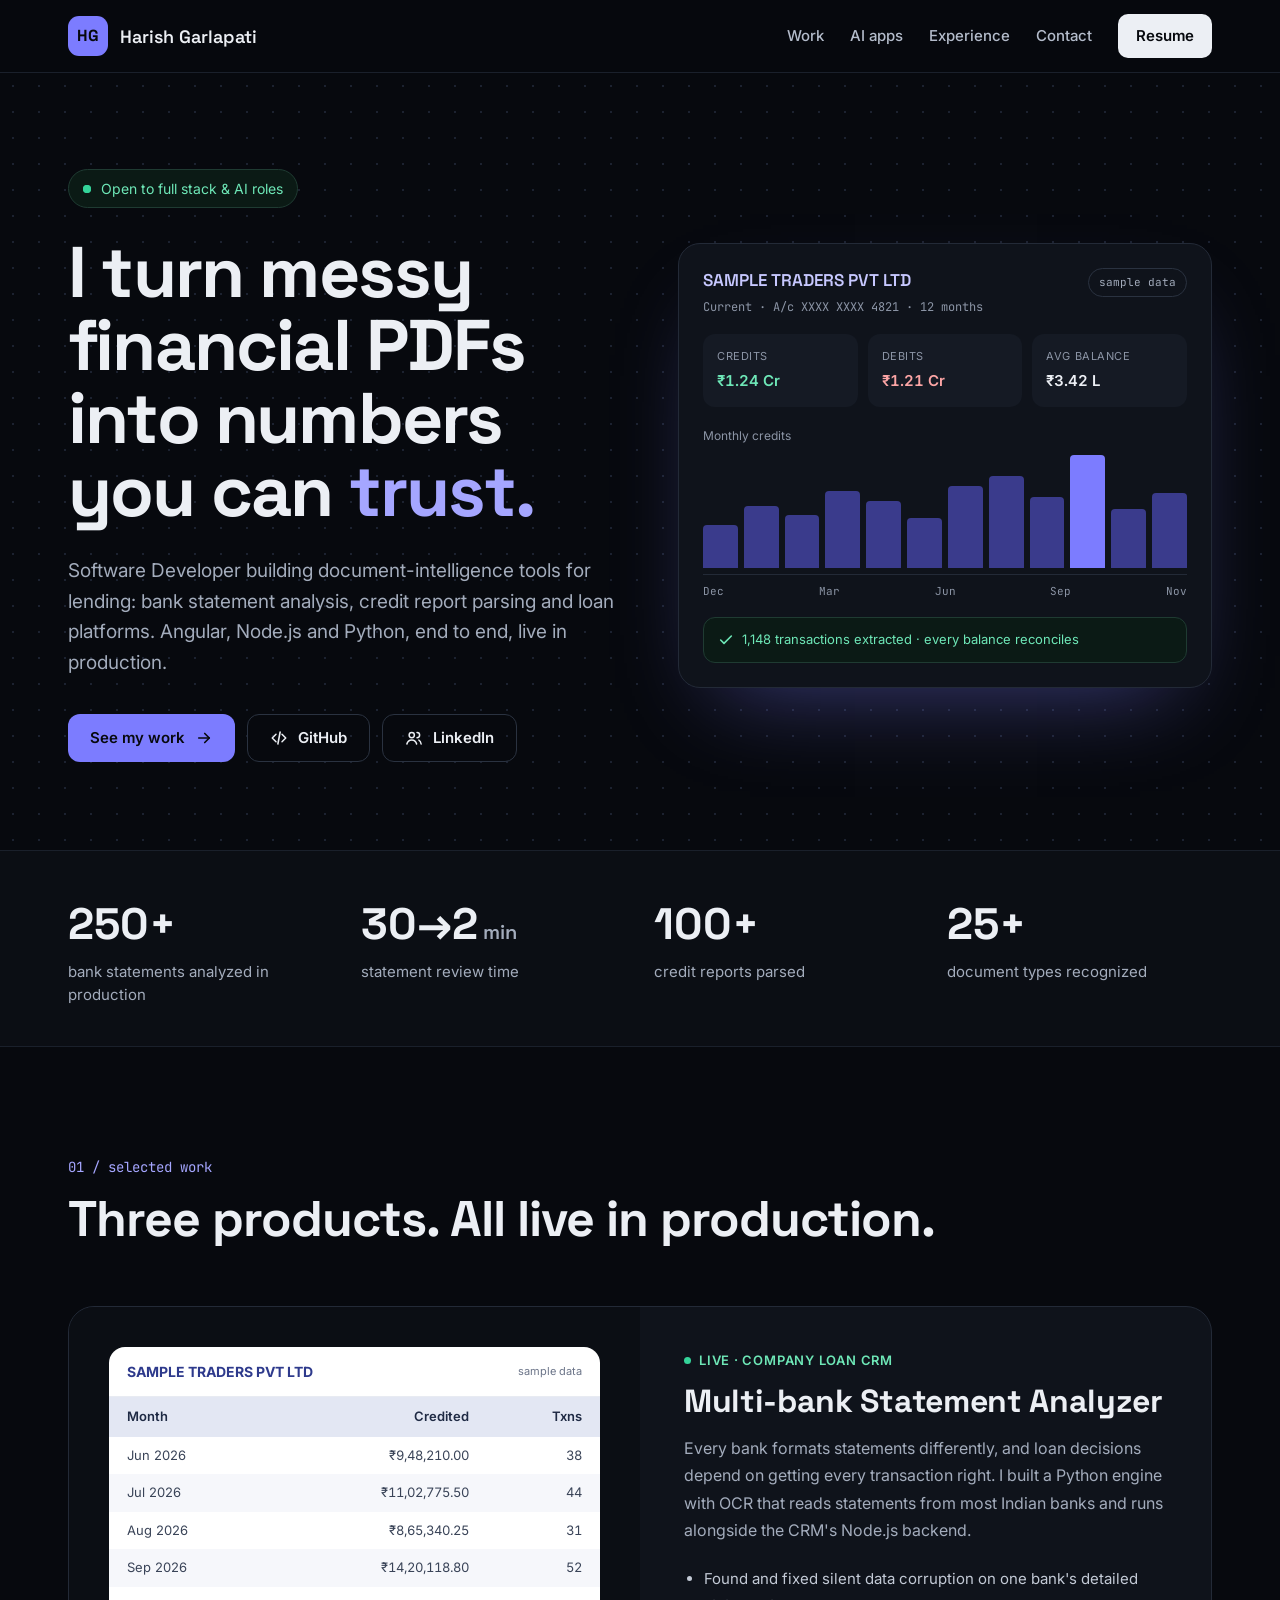
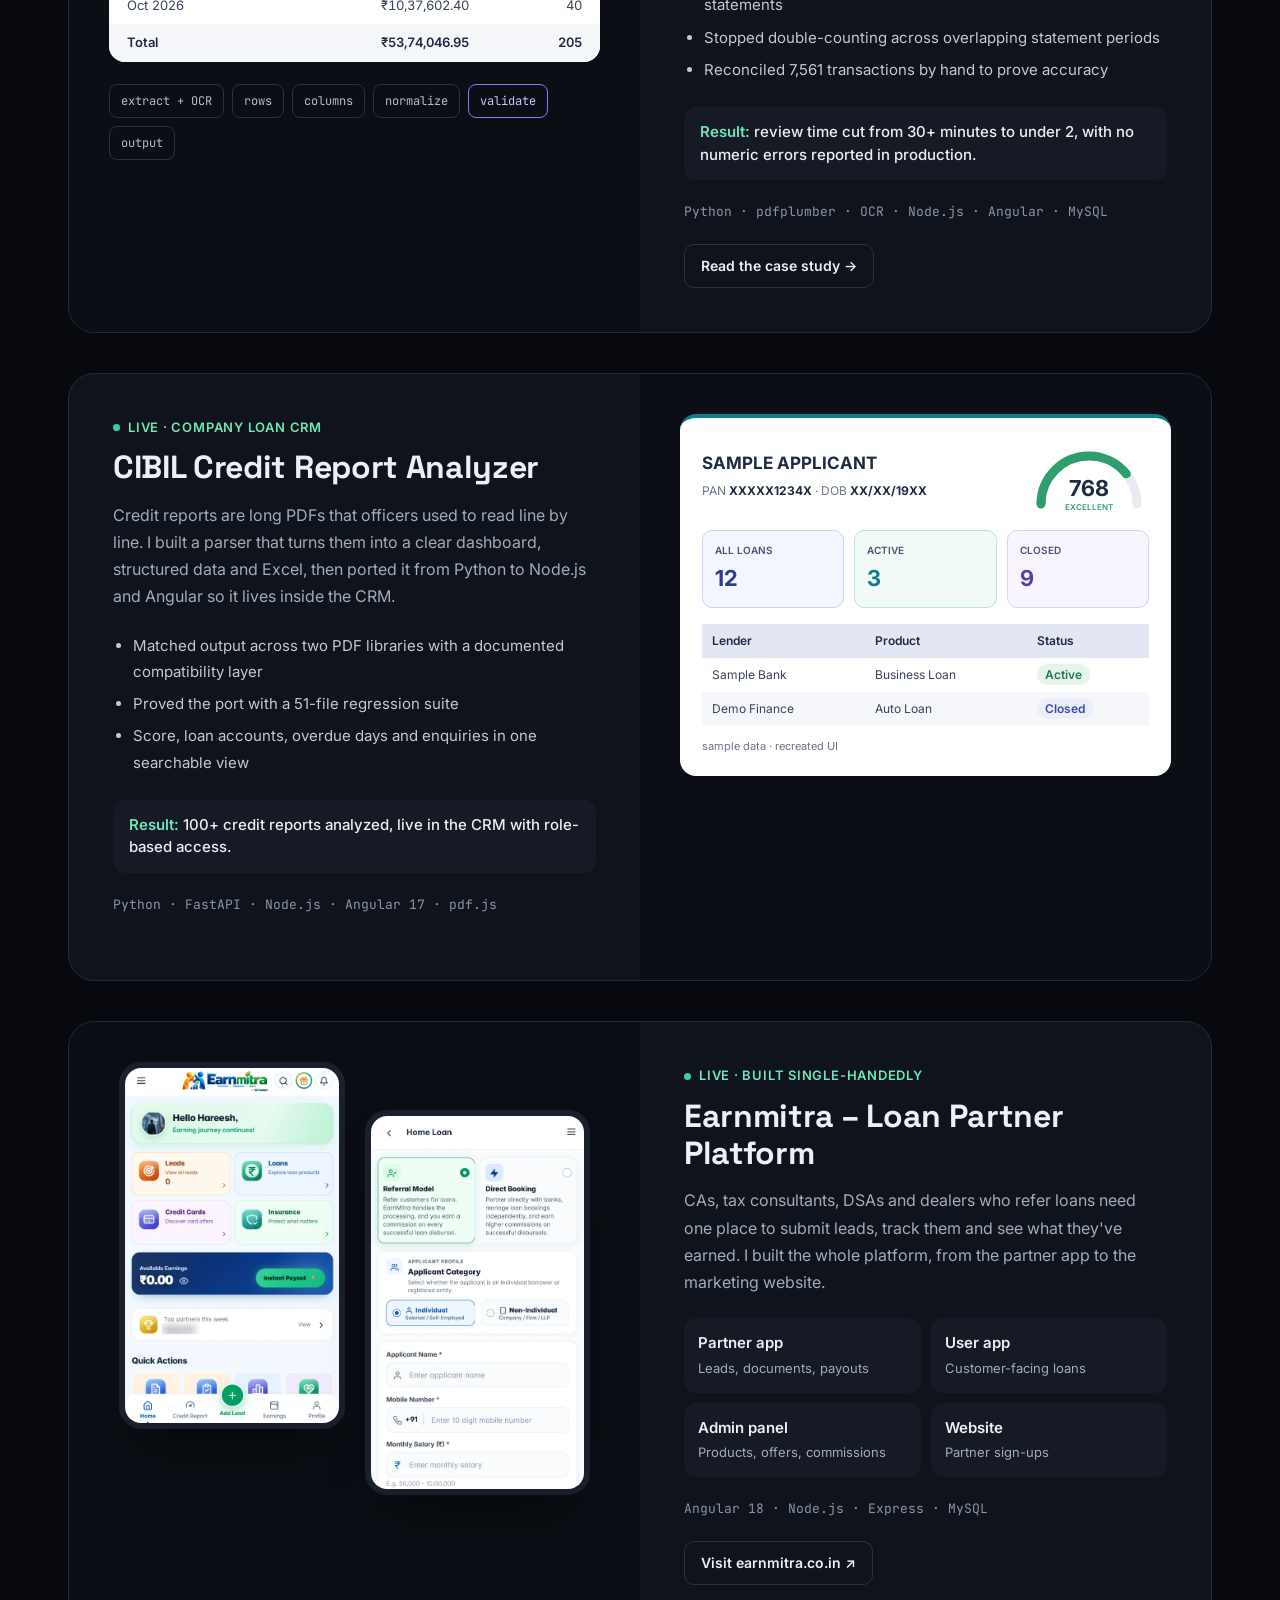
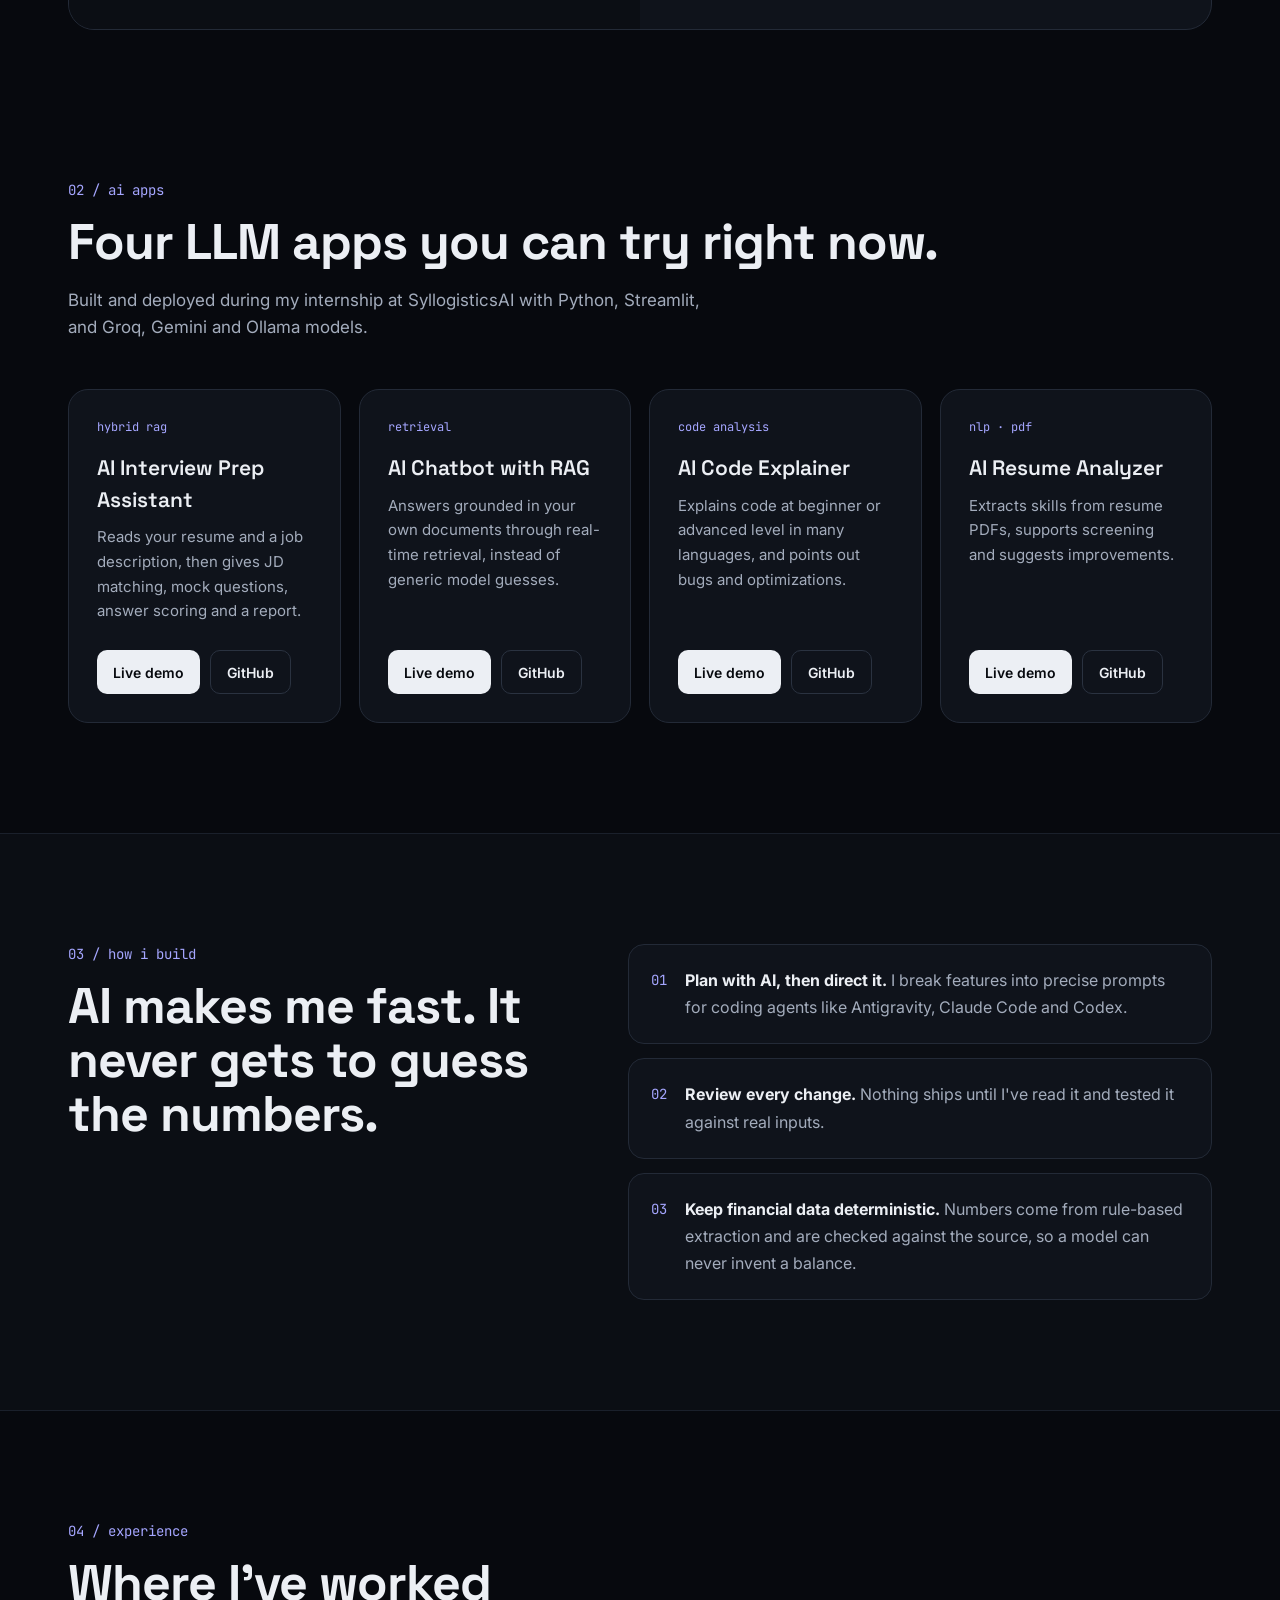
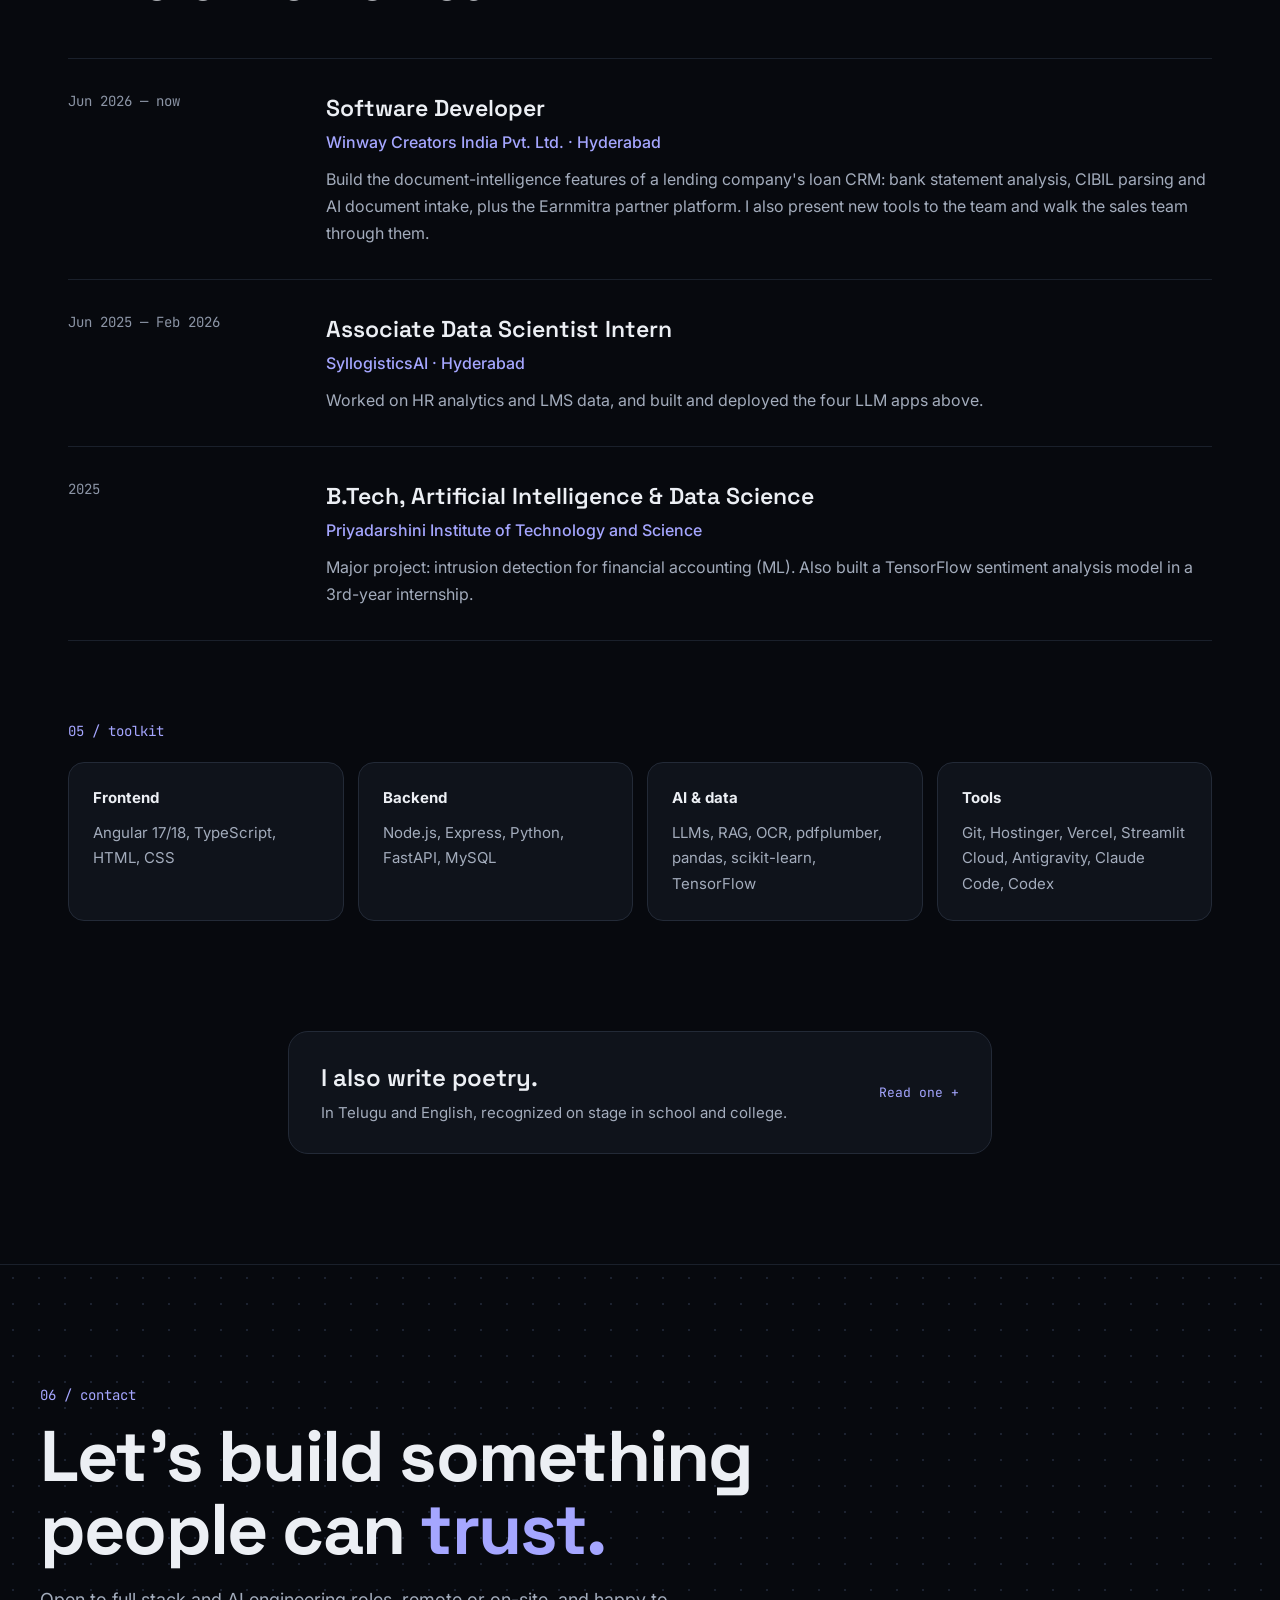
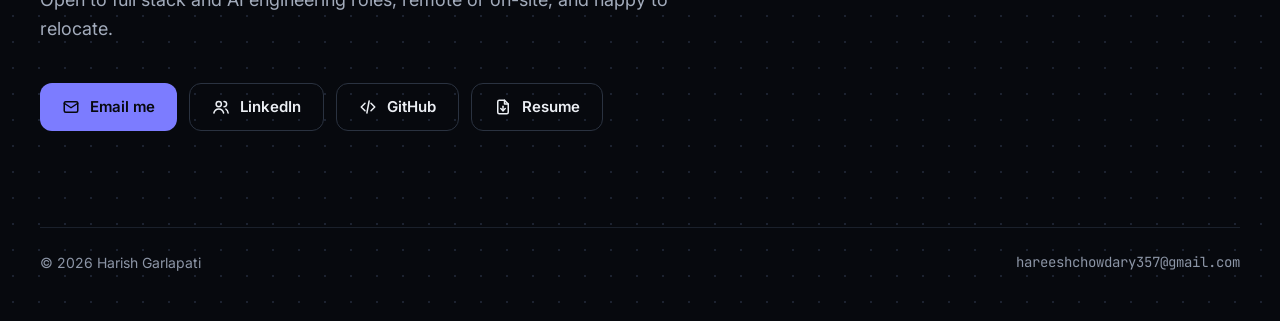
==== commit a3cbd8c1: "Add icons, fix rupee symbol, update resume" ====
--- a/index.html
+++ b/index.html
@@ -46,7 +46,8 @@
 <a class="btn btn-primary" href="#work">See my work
 <svg width="18" height="18" viewBox="0 0 24 24" fill="none" stroke="currentColor" stroke-width="2.2" stroke-linecap="round" stroke-linejoin="round" aria-hidden="true"><path d="M5 12h14"/><path d="M13 6l6 6-6 6"/></svg>
 </a>
-<a class="btn btn-ghost" href="https://github.com/Harish-Garlapati" target="_blank" rel="noopener">GitHub</a>
+<a class="btn btn-ghost" href="https://github.com/Harish-Garlapati" target="_blank" rel="noopener"><svg width="18" height="18" viewBox="0 0 24 24" fill="none" stroke="currentColor" stroke-width="2" stroke-linecap="round" stroke-linejoin="round" aria-hidden="true"><path d="M8 7l-5 5 5 5"/><path d="M16 7l5 5-5 5"/><path d="M13.5 4l-3 16"/></svg>GitHub</a>
+<a class="btn btn-ghost" href="https://linkedin.com/in/hareesh-chowdary" target="_blank" rel="noopener"><svg width="18" height="18" viewBox="0 0 24 24" fill="none" stroke="currentColor" stroke-width="2" stroke-linecap="round" stroke-linejoin="round" aria-hidden="true"><circle cx="9" cy="8" r="3.5"/><path d="M2.5 20c.8-3.6 3.4-5.5 6.5-5.5s5.7 1.9 6.5 5.5"/><path d="M16 4.5a3.5 3.5 0 0 1 0 7"/><path d="M18.5 14.8c1.6.8 2.6 2.5 3 5.2"/></svg>LinkedIn</a>
 </div>
 </div>
 
@@ -358,15 +359,15 @@
 <h2>Let's build something people can <span class="hl">trust.</span></h2>
 <p class="lead">Open to full stack and AI engineering roles, remote or on-site, and happy to relocate.</p>
 <div class="cta-row">
-<a class="btn btn-primary" href="mailto:hareeshchowdary357@gmail.com">hareeshchowdary357@gmail.com</a>
-<a class="btn btn-ghost" href="https://linkedin.com/in/hareesh-chowdary" target="_blank" rel="noopener">LinkedIn</a>
-<a class="btn btn-ghost" href="https://github.com/Harish-Garlapati" target="_blank" rel="noopener">GitHub</a>
-<a class="btn btn-ghost" href="resume.pdf">Resume</a>
+<a class="btn btn-primary" href="mailto:hareeshchowdary357@gmail.com"><svg width="18" height="18" viewBox="0 0 24 24" fill="none" stroke="currentColor" stroke-width="2" stroke-linecap="round" stroke-linejoin="round" aria-hidden="true"><rect x="3" y="5" width="18" height="14" rx="2"/><path d="M3 7l9 6 9-6"/></svg>Email me</a>
+<a class="btn btn-ghost" href="https://linkedin.com/in/hareesh-chowdary" target="_blank" rel="noopener"><svg width="18" height="18" viewBox="0 0 24 24" fill="none" stroke="currentColor" stroke-width="2" stroke-linecap="round" stroke-linejoin="round" aria-hidden="true"><circle cx="9" cy="8" r="3.5"/><path d="M2.5 20c.8-3.6 3.4-5.5 6.5-5.5s5.7 1.9 6.5 5.5"/><path d="M16 4.5a3.5 3.5 0 0 1 0 7"/><path d="M18.5 14.8c1.6.8 2.6 2.5 3 5.2"/></svg>LinkedIn</a>
+<a class="btn btn-ghost" href="https://github.com/Harish-Garlapati" target="_blank" rel="noopener"><svg width="18" height="18" viewBox="0 0 24 24" fill="none" stroke="currentColor" stroke-width="2" stroke-linecap="round" stroke-linejoin="round" aria-hidden="true"><path d="M8 7l-5 5 5 5"/><path d="M16 7l5 5-5 5"/><path d="M13.5 4l-3 16"/></svg>GitHub</a>
+<a class="btn btn-ghost" href="resume.pdf"><svg width="18" height="18" viewBox="0 0 24 24" fill="none" stroke="currentColor" stroke-width="2" stroke-linecap="round" stroke-linejoin="round" aria-hidden="true"><path d="M14 3H7a2 2 0 0 0-2 2v14a2 2 0 0 0 2 2h10a2 2 0 0 0 2-2V8z"/><path d="M14 3v5h5"/><path d="M12 11v6"/><path d="M9 14l3 3 3-3"/></svg>Resume</a>
 </div>
 </div>
 <div class="foot">
 <span>© 2026 Harish Garlapati</span>
-<span class="m">built in Hyderabad</span>
+<span class="m">hareeshchowdary357@gmail.com</span>
 </div>
 </div>
 </footer>
--- a/styles.css
+++ b/styles.css
@@ -124,7 +124,7 @@
 .kpis { display: grid; grid-template-columns: repeat(3, minmax(0, 1fr)); gap: 10px; margin-bottom: 20px; }
 .kpi { background: var(--surface-2); border-radius: 12px; padding: 14px; }
 .kpi-l { margin: 0; font-size: 11px; color: var(--subtle); text-transform: uppercase; letter-spacing: 0.05em; }
-.kpi-v { margin: 6px 0 0; font-family: var(--mono); font-size: 15px; }
+.kpi-v { margin: 6px 0 0; font-family: var(--body); font-weight: 600; font-variant-numeric: tabular-nums; font-size: 15px; }
 .chart-label { margin: 0 0 10px; font-size: 12px; color: var(--subtle); }
 .bars { display: flex; align-items: flex-end; gap: 6px; height: 120px; padding-bottom: 6px; border-bottom: 1px solid var(--line-2); }
 .bar { flex: 1; height: var(--h); background: var(--accent-dim); border-radius: 4px 4px 0 0; transform-origin: bottom; transition: background-color .2s; }
